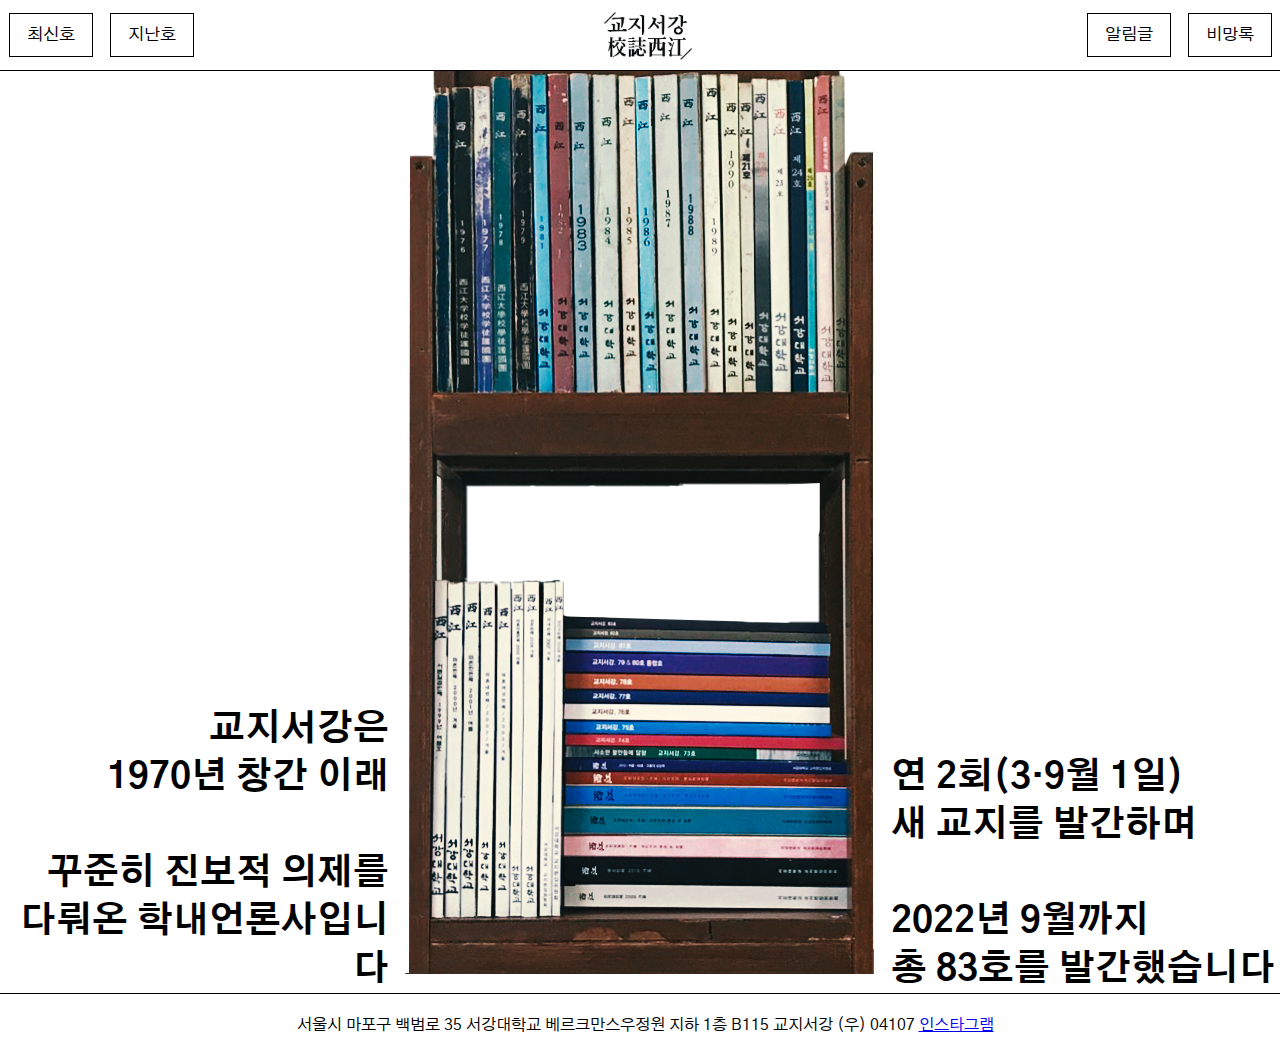
==== index.html @ d0fea279 "first commit" ====
<!DOCTYPE html>
<html lang="en">
<head>
    <meta charset="UTF-8">
    <meta http-equiv="X-UA-Compatible" content="IE=edge">
    <meta name="viewport" content="width=device-width, initial-scale=1.0">
    <link rel="icon" href="../img/favicon/logo_square.png" type="image/x-icon">
    <link rel="preconnect" href="https://fonts.googleapis.com">
    <link rel="preconnect" href="https://fonts.gstatic.com" crossorigin>
    <link href="https://fonts.googleapis.com/css2?family=Gothic+A1:wght@100;200;300;400;500;600;700;800;900&display=swap" rel="stylesheet">
    <link rel="stylesheet" href="css/style.css">
    <title>교지서강</title>
</head>
<body>
    <div class="topnav">
        <!-- Centered link -->
        <div class="topnav-centered">
        <a href="#home"><img src="img/homeK90.png" style="width:5.5em; margin-top:0.5em;border-color: white;"></a>
        </div>
        
        <!-- Left-aligned links (default) -->
        <div class="topnav-left">
        <a href="html/newmag.html">최신호</a>
        <a href="html/oldmags.html">지난호</a>
        </div>
        
        <!-- Right-aligned links -->
        <div class="topnav-right">
        <a href="html/board.html">비망록</a>
        <a href="html/notice.html">알림글</a>
        </div>
    </div>
    <!-- 이상 네비게이션 바. 여기서부터 본문 시작 -->

    <div class = "container">
        <div class = "item">
            <h2 style="text-align:right">
                교지서강은<br> 
                1970년 창간 이래<br><br>
                꾸준히 진보적 의제를<br> 
                다뤄온 학내언론사입니다<br></h2>
        </div>
        <div class = "item">
            <a href="html/oldmags.html"><img src="img/shelf.png" alt="배부대 사진" ></a>
        </div>
        <div class = "item">
            <h2 style="text-align:left">
                연 2회(3·9월 1일)<br>
                새 교지를 발간하며<br><br>
                2022년 9월까지<br>
                총 83호를 발간했습니다<br></h2>
            </h2>
        </div>
    </div>
    <footer>
        <p>서울시 마포구 백범로 35 서강대학교 베르크만스우정원 지하 1층 B115 교지서강 (우) 04107
        <a href="http://instagram.com/gyozisogang" target="_blank">인스타그램</a></p>
    </footer>
</html>
---- css/style.css ----
body {
    margin : 0;
    padding : 0;
    line-height: 1.3;
    font-family: 'Gothic A1', sans-serif;
}
h1 {font-size : 60px;}
h2 {font-size : 36px}

/* Style the top navigation bar */
.topnav {
  overflow: hidden;
  position: fixed;
  top: 0;
  width: 100%;
  background-color: white;
  border-bottom: 1px solid black;
}

.topnav-left a {
  float: left;
  color: black;
  border: solid 1px black;
  text-align: center;
  text-decoration: none;
  font-size: 17px;
  padding: 0.6em 1em;
  margin: 0.75em 0.5em 0.75em;
  transition: background 0.25s ease-out;
}

.topnav-left a:hover {
  background-color: black;
  color: white;
}
.topnav-right a:hover {
  background-color: black;
  color: white;
}

.topnav-right a {
  float: right;
  color: black;
  border: solid 1px black;
  text-align: center;
  text-decoration: none;
  font-size: 17px;
  padding: 0.6em 1em;
  margin: 0.75em 0.5em 0.75em;
  transition: background 0.25s ease-out;
}

.topnav-centered a {
  float: none;
  text-align: center;
  padding: 14px 16px;
  margin : 0em 0.5em;
  position: absolute;
  top: 50%;
  left: 50%;
  transform: translate(-50%, -50%);
}

/* Responsive navigation menu (for mobile devices) */
@media screen and (max-width: 600px) {
  .topnav a, .topnav-right {
    float: none;
    display: block;
  }
  
  .topnav-centered a {
    position: relative;
    top: 0;
    left: 0;
    transform: none;
  }
}
/* !!End of Style the top navigation bar!!*/

.container {
    display:flex;
    flex-direction: row;
    flex-wrap:wrap;
    align-items : stretch;
    align-content : stretch;
}

.item {
    flex : 1 1 0;
    /* background-color: #f1f1f1; */
    /* border : 1px solid black; */
    line-height: 3em;
    align-content: center;
    text-align: center;
}

.item h2 {
    margin: 0;
    position: relative;
    top: 50%;
    left: 50%;
    transform: translate(-50%, -50%);
}

#middleText{
    vertical-align: middle;
    text-align: center;
}

.LeftDescription {
    position : relative;
    margin-top : 15%;
    margin-left : 15%;
    float : left;
    font-weight: 300;
}

.button {
    color: black;
    padding: 15px 32px;
    position : relative;
    float : left;

    text-decoration: none;
    font-size: 16px;
    transition-duration: background 0.25s ease-out
}

.button1 {
    background-color: white;
    color: black;
    border: 1px solid #000000;
    float : left;

}

.button1:hover{
    background-color: #000000;
    color: white;
}

footer {
    border-top: 1px solid #000000;
    text-decoration: none;
    text-align: center;
    padding: 5px;
    top:0;
    width: 100%;

}
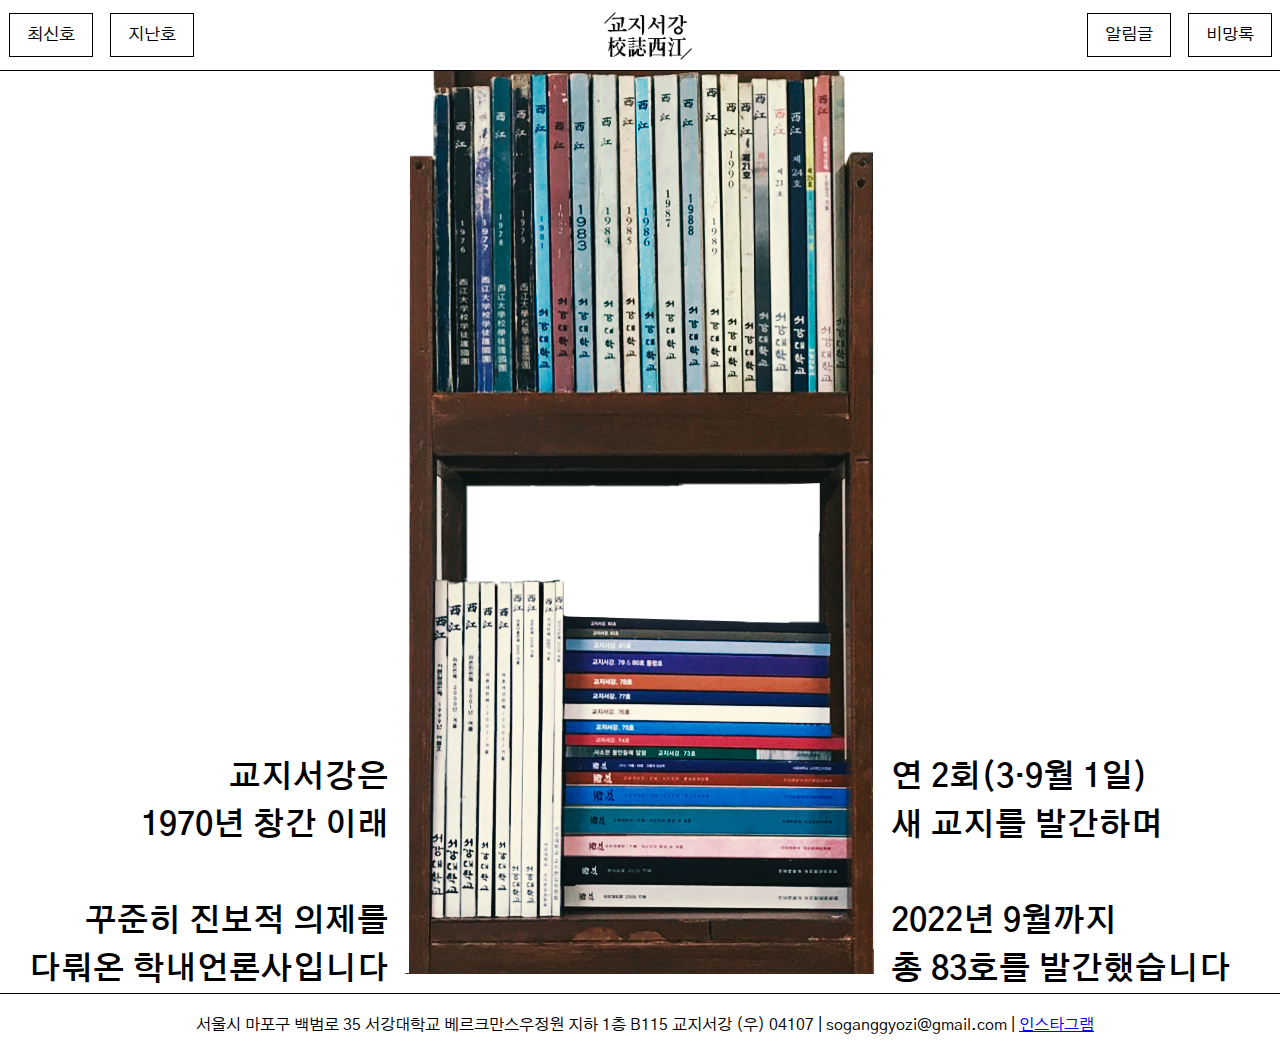
==== commit f5478f73: "First Commit" ====
--- a/index.html
+++ b/index.html
@@ -20,7 +20,7 @@
         
         <!-- Left-aligned links (default) -->
         <div class="topnav-left">
-        <a href="html/newmag.html">최신호</a>
+        <a href="newmag.html">최신호</a>
         <a href="html/oldmags.html">지난호</a>
         </div>
         
@@ -53,7 +53,7 @@
         </div>
     </div>
     <footer>
-        <p>서울시 마포구 백범로 35 서강대학교 베르크만스우정원 지하 1층 B115 교지서강 (우) 04107
+        <p>서울시 마포구 백범로 35 서강대학교 베르크만스우정원 지하 1층 B115 교지서강 (우) 04107 | soganggyozi@gmail.com | 
         <a href="http://instagram.com/gyozisogang" target="_blank">인스타그램</a></p>
     </footer>
 </html>--- a/css/style.css
+++ b/css/style.css
@@ -5,7 +5,7 @@
     font-family: 'Gothic A1', sans-serif;
 }
 h1 {font-size : 60px;}
-h2 {font-size : 36px}
+h2 {font-size : 32px; font-weight: 600;}
 
 /* Style the top navigation bar */
 .topnav {
@@ -15,6 +15,7 @@
   width: 100%;
   background-color: white;
   border-bottom: 1px solid black;
+  z-index : 1;
 }
 
 .topnav-left a {
@@ -87,19 +88,22 @@
 
 .item {
     flex : 1 1 0;
-    /* background-color: #f1f1f1; */
-    /* border : 1px solid black; */
     line-height: 3em;
     align-content: center;
     text-align: center;
 }
 
 .item h2 {
-    margin: 0;
+    margin: 30;
     position: relative;
     top: 50%;
     left: 50%;
     transform: translate(-50%, -50%);
+}
+
+.item img:hover{
+  filter: drop-shadow(0px 0px 500px yellow);
+  z-index : -1;
 }
 
 #middleText{
@@ -139,12 +143,70 @@
     color: white;
 }
 
+table {
+    display: table;
+    table-layout: auto;
+    border-collapse: collapse;
+    width: 20%;
+    margin-left: 3%;
+    margin-right: auto;
+    /* border: 1px solid white; */
+    border-spacing: 2px;
+    font-size:1.5em;
+}
+
+th, td {
+    border: 1px solid white;
+    color:white;
+    padding: 5px;
+    text-align: center;
+    text-decoration: none;
+}
+
+table a {
+  color : white;
+  text-decoration: underline;
+}
+
+table a:hover {
+  text-decoration: underline overline;
+}
+/* for the notice board */
+.wrap{
+	width: 80%;
+	margin: 15px auto;
+	padding: 15px 10px;
+	background: white;
+	/* border: 2px solid #DBDBDB; */
+	-webkit-border-radius: 5px;
+	-moz-border-radius: 5px;
+	border-radius: 5px;
+}
+.title, .userName {
+  font-weight:700;
+}
+
+.post {
+  border-bottom: 1px solid black;
+  padding-bottom: 5px;
+}
+
+.post .title{
+  font-style:italic;
+}
+.post .body{
+  margin-top:5px;
+}
+/* for the notice board */
+
 footer {
     border-top: 1px solid #000000;
+    background-color: white;
     text-decoration: none;
     text-align: center;
     padding: 5px;
     top:0;
     width: 100%;
+    z-index: 2;
 
 }